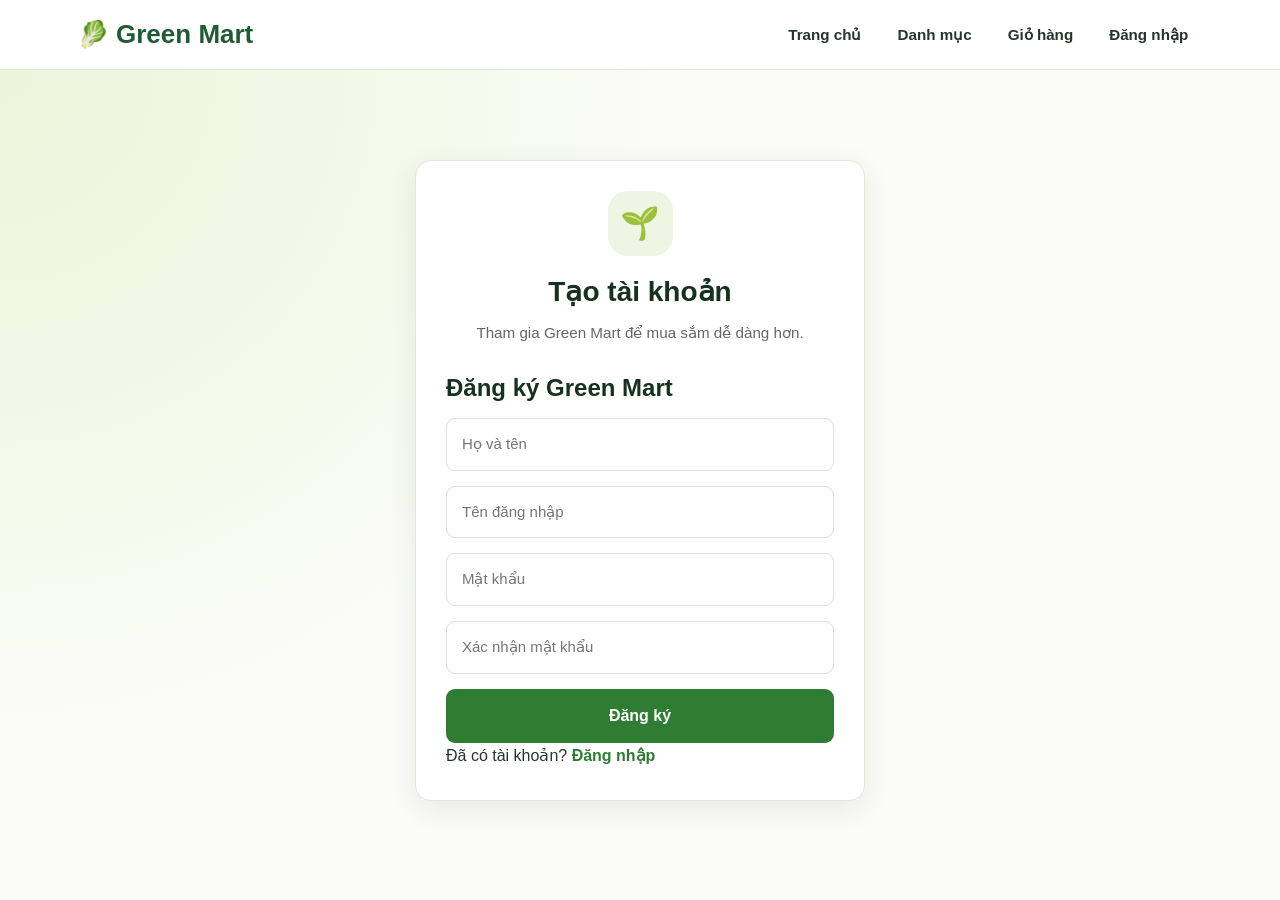
==== dangki.html @ 49fa6f5d "Initial commit" ====
<!DOCTYPE html>
<html lang="vi">
<head>
    <meta charset="UTF-8">
    <meta name="viewport" content="width=device-width, initial-scale=1.0">
    <title>Đăng ký - Green Mart</title>
    <link rel="stylesheet" href="style.css">
    <link rel="stylesheet" href="auth.css">
</head>
<body>

<header>
    <a class="logo" href="index.html">🥬 Green Mart</a>
    <nav>
        <a href="index.html">Trang chủ</a>
        <a href="danhmuc.html">Danh mục</a>
        <a href="giohang.html">Giỏ hàng</a>
        <a href="dangnhap.html">Đăng nhập</a>
    </nav>
</header>

<main class="auth-container">
    <div class="auth-card">
        <div class="auth-icon">🌱</div>

        <h1>Tạo tài khoản</h1>
        <p class="auth-subtitle">Tham gia Green Mart để mua sắm dễ dàng hơn.</p>

        <form id="formDangKy">
    <h2>Đăng ký Green Mart</h2>

    <input
        type="text"
        id="hoTen"
        placeholder="Họ và tên"
        required
    >

    <input
        type="text"
        id="tenDangNhap"
        placeholder="Tên đăng nhập"
        minlength="4"
        required
    >

    <input
        type="password"
        id="matKhau"
        placeholder="Mật khẩu"
        minlength="6"
        required
    >

    <input
        type="password"
        id="xacNhan"
        placeholder="Xác nhận mật khẩu"
        required
    >

    <p id="thongBao"></p>

    <button type="submit">Đăng ký</button>

    <p>Đã có tài khoản?
        <a href="dangnhap.html">Đăng nhập</a>
    </p>
</form>

<script type="module" src="js/auth.js"></script>
</body>
</html>
---- style.css ----
:root {
    --ink: #16311f;
    --leaf: #2f7d4a;
    --leaf-dark: #1f5c36;
    --lime: #c6e36a;
    --tomato: #e4572e;
    --mango: #f4b63f;
    --bg: #fbfcf7;
    --line: #e2e8d6;
    --muted: #5d6b5f;
    --radius: 16px;
}

* {
    margin: 0;
    padding: 0;
    box-sizing: border-box;
}

html {
    scroll-behavior: smooth;
}

body {
    font-family: "Be Vietnam Pro", Arial, sans-serif;
    background: var(--bg);
    color: #26352b;
    line-height: 1.65;
}

h1, h2, h3, .logo {
    font-family: "Bricolage Grotesque", "Be Vietnam Pro", Arial, sans-serif;
    color: var(--ink);
    line-height: 1.25;
}

a {
    color: inherit;
    text-decoration: none;
}

img {
    display: block;
    max-width: 100%;
}

button, input, select, textarea {
    font: inherit;
}

button {
    cursor: pointer;
}

:focus-visible {
    outline: 3px solid var(--mango);
    outline-offset: 3px;
}

[id] {
    scroll-margin-top: 100px;
}

/* ===== HEADER ===== */

header {
    position: sticky;
    top: 0;
    z-index: 100;
    display: flex;
    justify-content: space-between;
    align-items: center;
    flex-wrap: wrap;
    gap: 12px;
    padding: 14px 6%;
    background: rgba(255, 255, 255, 0.97);
    border-bottom: 1px solid var(--line);
    backdrop-filter: blur(8px);
}

.logo {
    font-size: 26px;
    font-weight: 800;
    color: var(--leaf-dark);
}

nav {
    display: flex;
    align-items: center;
    flex-wrap: wrap;
    gap: 6px;
}

nav a {
    display: inline-block;
    padding: 8px 15px;
    border-radius: 999px;
    font-size: 0.95rem;
    font-weight: 600;
    transition: 0.2s;
}

nav a:hover {
    background: #eef5e2;
}

nav a[aria-current] {
    background: var(--leaf);
    color: white;
}

/* ===== BUTTONS ===== */

.btn {
    display: inline-block;
    padding: 12px 25px;
    border: 2px solid transparent;
    border-radius: 999px;
    background: var(--lime);
    color: var(--ink);
    font-weight: 700;
    transition: 0.2s;
}

.btn:hover {
    transform: translateY(-2px);
}

.btn-ghost {
    background: transparent;
    color: white;
    border-color: rgba(255, 255, 255, 0.8);
}

.btn-dark {
    background: var(--leaf-dark);
    color: white;
}

/* ===== BANNER / SLIDER ===== */

.banner {
    position: relative;
    overflow: hidden;
    padding: 55px 6% 85px;
    color: white;
    background-color: var(--leaf-dark);
    background-image:
        linear-gradient(
            100deg,
            rgba(14, 48, 27, 0.94),
            rgba(14, 48, 27, 0.72) 55%,
            rgba(14, 48, 27, 0.35)
        ),
        var(--bg-img, linear-gradient(135deg, #1f5c36, #2f7d4a));
    background-position: center;
    background-size: cover;
    background-repeat: no-repeat;
}

.banner-inner {
    position: relative;
    z-index: 1;
    display: flex;
    flex-direction: column;
    align-items: stretch;
    gap: 28px;
    width: 100%;
    max-width: 1200px;
    margin: 0 auto;
}

.banner h1 {
    margin-bottom: 18px;
    color: white;
    font-size: clamp(2.2rem, 5vw, 3.7rem);
    font-weight: 800;
    letter-spacing: -1px;
}

.banner p {
    max-width: 540px;
    margin-bottom: 25px;
    color: #e7f2dc;
    font-size: 1.1rem;
}

.banner .actions {
    display: flex;
    flex-wrap: wrap;
    gap: 12px;
}

.hero-stats {
    display: flex;
    flex-wrap: wrap;
    gap: 28px;
    margin-top: 28px;
    color: #e7f2dc;
    font-size: 0.9rem;
}

.hero-stats b {
    display: block;
    color: var(--lime);
    font-size: 1.6rem;
}

/* Hình ảnh banner nằm bên dưới phần nội dung */
.collage {
    display: grid;
    grid-template-columns: repeat(3, minmax(0, 1fr));
    grid-template-rows: 240px;
    gap: 16px;
    width: 100%;
}

.collage img {
    display: block;
    width: 100%;
    height: 100%;
    min-height: 0;
    object-fit: cover;
    border: 3px solid rgba(255, 255, 255, 0.8);
    border-radius: 18px;
    transition: transform 0.3s ease;
}

.collage img:hover {
    transform: translateY(-4px);
}

/* Ảnh đầu tiên không còn chiếm hai hàng */
.collage img:first-child {
    grid-row: auto;
    border-radius: 18px;
}

/* Nút chuyển slide */
.slide-controls {
    position: absolute;
    right: 6%;
    bottom: 20px;
    z-index: 2;
    display: flex;
    align-items: center;
    gap: 12px;
    color: white;
}

.slide-arrow {
    display: grid;
    place-items: center;
    width: 38px;
    height: 38px;
    border: 1px solid rgba(255, 255, 255, 0.6);
    border-radius: 50%;
    background: rgba(255, 255, 255, 0.12);
    color: white;
    font-size: 1.2rem;
    transition: 0.2s;
    cursor: pointer;
}

.slide-arrow:hover {
    background: white;
    color: var(--leaf-dark);
}

.slide-dots {
    display: flex;
    align-items: center;
    gap: 7px;
}

.slide-dot {
    width: 9px;
    height: 9px;
    padding: 0;
    border: none;
    border-radius: 50%;
    background: rgba(255, 255, 255, 0.55);
    transition: 0.2s;
    cursor: pointer;
}

.slide-dot.active {
    width: 24px;
    border-radius: 999px;
    background: var(--lime);
}

.slide-number {
    font-size: 0.85rem;
    white-space: nowrap;
}

/* Banner của các trang con */

.page-banner {
    padding: 55px 6%;
    color: white;
    background-color: var(--leaf-dark);
    background-image:
        linear-gradient(95deg, rgba(14, 48, 27, 0.92), rgba(14, 48, 27, 0.55)),
        var(--bg-img, linear-gradient(135deg, #1f5c36, #2f7d4a));
    background-position: center;
    background-size: cover;
}

.page-banner > div {
    max-width: 1200px;
    margin: auto;
}

.page-banner h1 {
    margin-bottom: 8px;
    color: white;
    font-size: clamp(1.9rem, 4vw, 2.9rem);
}

.page-banner p {
    max-width: 560px;
    color: #e7f2dc;
}

/* ===== LAYOUT ===== */

.container {
    max-width: 1200px;
    margin: auto;
    padding: 50px 6%;
}

.band {
    background: white;
    border-top: 1px solid var(--line);
    border-bottom: 1px solid var(--line);
}

.band-green {
    background: var(--leaf-dark);
    color: #e7f2dc;
}

.band-green h2,
.band-green h3 {
    color: white;
}

.container h2,
.product-section h2 {
    margin-bottom: 8px;
    font-size: clamp(1.5rem, 3vw, 2.1rem);
    font-weight: 800;
}

.sub {
    max-width: 620px;
    margin-bottom: 28px;
    color: var(--muted);
}

.band-green .sub {
    color: #cfe3c0;
}

.product-section {
    margin-top: 45px;
}

.grid {
    display: grid;
    gap: 22px;
}

.g2 {
    grid-template-columns: repeat(2, minmax(0, 1fr));
}

.g3 {
    grid-template-columns: repeat(3, minmax(0, 1fr));
}

.g4 {
    grid-template-columns: repeat(4, minmax(0, 1fr));
}

/* ===== PERKS ===== */

.perks {
    display: grid;
    grid-template-columns: repeat(4, minmax(0, 1fr));
    gap: 22px;
    max-width: 1200px;
    margin: auto;
    padding: 26px 6%;
}

.perk {
    display: flex;
    align-items: flex-start;
    gap: 12px;
}

.perk span {
    font-size: 1.8rem;
    line-height: 1.2;
}

.perk b {
    display: block;
    color: var(--ink);
}

.perk small {
    display: block;
    color: var(--muted);
    font-size: 0.85rem;
}

/* ===== PHOTO CARDS ===== */

.pcard {
    position: relative;
    display: flex;
    align-items: flex-end;
    min-height: 260px;
    overflow: hidden;
    border-radius: var(--radius);
    color: white;
}

.pcard img {
    position: absolute;
    inset: 0;
    width: 100%;
    height: 100%;
    object-fit: cover;
    transition: transform 0.4s;
}

.pcard:hover img {
    transform: scale(1.05);
}

.pcard div {
    position: relative;
    width: 100%;
    padding: 55px 20px 20px;
    background: linear-gradient(transparent, rgba(10, 36, 20, 0.9));
}

.pcard h3 {
    color: white;
    font-size: 1.3rem;
}

.pcard p {
    color: #d9ead0;
    font-size: 0.88rem;
}

/* ===== INFORMATION CARDS ===== */

.info {
    overflow: hidden;
    border: 1px solid var(--line);
    border-radius: var(--radius);
    background: white;
}

.info img {
    width: 100%;
    height: 190px;
    object-fit: cover;
}

.info div {
    padding: 18px 20px 22px;
}

.info h3 {
    margin-bottom: 6px;
    font-size: 1.15rem;
}

.info p,
.info li {
    color: var(--muted);
    font-size: 0.92rem;
}

.info ul {
    margin: 8px 0 0 18px;
}

.info .tag {
    display: inline-block;
    margin-bottom: 8px;
    padding: 3px 12px;
    border-radius: 999px;
    background: #eef5e2;
    color: var(--leaf-dark);
    font-size: 0.8rem;
    font-weight: 600;
}

/* ===== PROMO ===== */

.promo {
    position: relative;
    padding: 70px 6%;
    color: white;
    background-color: var(--leaf-dark);
    background-image:
        linear-gradient(90deg, rgba(14, 48, 27, 0.92), rgba(14, 48, 27, 0.4)),
        var(--bg-img, linear-gradient(135deg, #1f5c36, #2f7d4a));
    background-position: center;
    background-size: cover;
}

.promo > div {
    max-width: 1200px;
    margin: auto;
}

.promo h2 {
    max-width: 560px;
    margin-bottom: 12px;
    color: white;
    font-size: clamp(1.7rem, 3.5vw, 2.6rem);
}

.promo p {
    max-width: 480px;
    margin-bottom: 24px;
    color: #e7f2dc;
}

/* ===== STEPS ===== */

.split {
    display: grid;
    grid-template-columns: 0.9fr 1.1fr;
    align-items: center;
    gap: 40px;
}

.split > img {
    width: 100%;
    min-height: 320px;
    max-height: 520px;
    object-fit: cover;
    border-radius: var(--radius);
}

.steps {
    display: grid;
    gap: 14px;
    list-style: none;
    counter-reset: step;
}

.steps li {
    position: relative;
    padding: 4px 0 4px 55px;
    counter-increment: step;
}

.steps li::before {
    position: absolute;
    top: 2px;
    left: 0;
    display: grid;
    place-items: center;
    width: 40px;
    height: 40px;
    border-radius: 50%;
    background: var(--lime);
    color: var(--ink);
    font-weight: 800;
    content: counter(step);
}

.steps b {
    display: block;
    color: var(--ink);
}

.steps span {
    color: var(--muted);
    font-size: 0.94rem;
}

/* ===== STATISTICS ===== */

.stat-flow {
    display: grid;
    grid-template-columns: repeat(4, minmax(0, 1fr));
    gap: 16px;
}

.stat-flow div {
    padding: 18px;
    border: 1px solid var(--line);
    border-top: 4px solid var(--leaf);
    border-radius: 12px;
    background: white;
}

.stat-flow div:nth-child(2) {
    border-top-color: var(--mango);
}

.stat-flow div:nth-child(3) {
    border-top-color: var(--tomato);
}

.stat-flow div:nth-child(4) {
    border-top-color: var(--ink);
}

.stat-flow b {
    display: block;
    color: var(--ink);
}

.stat-flow span {
    color: var(--muted);
    font-size: 0.88rem;
}

/* ===== QUOTES ===== */

.quote {
    padding: 24px;
    border: 1px solid var(--line);
    border-radius: var(--radius);
    background: white;
}

.quote p {
    margin-bottom: 14px;
}

.quote b {
    color: var(--ink);
}

.quote small {
    display: block;
    color: var(--muted);
}

/* ===== CATEGORY AND SORT ===== */

.category-list {
    display: flex;
    flex-wrap: wrap;
    gap: 10px;
    margin-bottom: 18px;
}

.category-list a {
    padding: 9px 18px;
    border: 1.5px solid var(--leaf);
    border-radius: 999px;
    color: var(--leaf-dark);
    font-weight: 600;
    transition: 0.2s;
}

.category-list a:hover {
    background: var(--leaf);
    color: white;
}

.sort-box {
    display: flex;
    align-items: center;
    flex-wrap: wrap;
    gap: 12px;
    margin-bottom: 25px;
}

.sort-box select {
    padding: 9px 14px;
    border: 1.5px solid var(--line);
    border-radius: 10px;
    background: white;
    font-size: 0.95rem;
}

/* ===== PRODUCT LIST ===== */

.product-list {
    display: grid;
    grid-template-columns: repeat(auto-fill, minmax(220px, 1fr));
    gap: 22px;
}

.product {
    display: flex;
    flex-direction: column;
    overflow: hidden;
    padding-bottom: 18px;
    border: 1px solid var(--line);
    border-radius: var(--radius);
    background: white;
    transition: box-shadow 0.25s, transform 0.25s;
}

.product:hover {
    transform: translateY(-4px);
    box-shadow: 0 12px 28px rgba(22, 49, 31, 0.12);
}

.product img {
    width: 100%;
    height: 190px;
    object-fit: cover;
}

.product h3 {
    margin: 14px 16px 2px;
    font-size: 1.08rem;
}

.product p {
    margin: 0 16px;
    color: var(--muted);
    font-size: 0.86rem;
}

.price {
    margin-top: 5px !important;
    color: var(--tomato) !important;
    font-size: 1.25rem !important;
    font-weight: 800;
}

.product button {
    margin: 8px 16px 0;
    padding: 10px;
    border: 1.5px solid var(--line);
    border-radius: 10px;
    background: white;
    color: var(--leaf-dark);
    font-size: 0.92rem;
    font-weight: 600;
    transition: 0.2s;
}

.product button:first-of-type {
    margin-top: 14px;
    border-color: var(--leaf);
    background: var(--leaf);
    color: white;
}

.product button:first-of-type:hover {
    background: var(--leaf-dark);
}

.product button:last-of-type:hover {
    border-color: var(--leaf);
}

/* ===== PRODUCT DETAIL ===== */

.chi-tiet {
    display: grid;
    grid-template-columns: repeat(2, minmax(0, 1fr));
    gap: 35px;
    padding: 28px;
    border: 1px solid var(--line);
    border-radius: 20px;
    background: white;
}

.chi-tiet > img {
    width: 100%;
    min-height: 320px;
    max-height: 460px;
    object-fit: cover;
    border-radius: 14px;
}

.thong-tin h2 {
    margin-bottom: 10px;
    font-size: 2rem;
}

.thong-tin p {
    margin-bottom: 6px;
    color: var(--muted);
}

.thong-tin .price {
    margin: 12px 0 !important;
    font-size: 2rem !important;
}

.thong-tin button {
    margin: 16px 10px 0 0;
    padding: 12px 22px;
    border: 2px solid var(--leaf);
    border-radius: 999px;
    background: var(--leaf);
    color: white;
    font-weight: 700;
}

.thong-tin button + button {
    background: white;
    color: var(--leaf-dark);
}

/* ===== CART ===== */

.cart-layout {
    display: grid;
    grid-template-columns: minmax(0, 1fr) 340px;
    align-items: start;
    gap: 28px;
}

.cart-box {
    display: grid;
    gap: 14px;
}

.cart-box:empty::before {
    display: block;
    padding: 35px 20px;
    border: 2px dashed var(--line);
    border-radius: var(--radius);
    background: white;
    color: var(--muted);
    text-align: center;
    content: "Giỏ hàng đang trống. Hãy chọn vài món tươi ngon từ trang Danh mục.";
}

.cart-box .product {
    display: grid;
    grid-template-columns: 110px minmax(0, 1fr);
    column-gap: 18px;
    padding: 16px;
}

.cart-box .product:hover {
    transform: none;
}

.cart-box .product img {
    grid-row: 1 / span 7;
    width: 110px;
    height: 110px;
    border-radius: 12px;
}

.cart-box .product > *:not(img) {
    grid-column: 2;
    margin-right: 0;
    margin-left: 0;
}

.cart-box .product h3 {
    margin-top: 0;
}

.cart-box .product p button {
    display: inline-grid;
    place-items: center;
    width: 30px;
    height: 30px;
    margin: 0 6px;
    padding: 0;
    border: 1px solid var(--line);
    border-radius: 50%;
    background: var(--bg);
    color: var(--ink);
}

.cart-box .product > button {
    justify-self: start;
    margin-top: 4px;
    padding: 6px 0;
    border: none;
    background: none;
    color: var(--tomato);
    text-decoration: underline;
}

.summary {
    position: sticky;
    top: 100px;
    padding: 24px;
    border: 1px solid var(--line);
    border-radius: var(--radius);
    background: white;
}

.summary h3 {
    margin-bottom: 12px;
}

.summary p {
    display: flex;
    justify-content: space-between;
    align-items: baseline;
    gap: 12px;
    padding: 12px 0;
    border-top: 1px solid var(--line);
    font-weight: 600;
}

#tongtien {
    color: var(--tomato);
    font-size: 1.5rem;
    font-weight: 800;
}

.tieptuc {
    width: 100%;
    margin: 8px 0 14px;
    padding: 14px;
    border: none;
    border-radius: 999px;
    background: var(--tomato);
    color: white;
    font-size: 1rem;
    font-weight: 700;
}

.tieptuc:hover {
    background: #c9441f;
}

.summary ul {
    display: grid;
    gap: 6px;
    list-style: none;
    color: var(--muted);
    font-size: 0.88rem;
}

/* ===== ORDER HISTORY ===== */

.don-hang-rieng {
    margin-bottom: 18px;
    padding: 22px;
    border: 1px solid var(--line);
    border-left: 6px solid var(--leaf);
    border-radius: var(--radius);
    background: white;
}

.don-hang-rieng h3 {
    margin-bottom: 8px;
}

.don-hang-rieng p {
    color: var(--muted);
    font-size: 0.94rem;
}

.tong-tien {
    margin: 12px 0;
    color: var(--tomato) !important;
}

.nut-xem-chi-tiet {
    padding: 9px 18px;
    border: 1.5px solid var(--leaf);
    border-radius: 999px;
    background: white;
    color: var(--leaf-dark);
    font-weight: 600;
}

.chi-tiet-san-pham {
    display: grid;
    gap: 10px;
    margin-top: 14px;
}

.san-pham-dat {
    padding: 12px 16px;
    border-radius: 10px;
    background: var(--bg);
}

.san-pham-dat p {
    font-size: 0.9rem;
}

#lichSuDonHang > p {
    padding: 35px 20px;
    border: 2px dashed var(--line);
    border-radius: var(--radius);
    background: white;
    color: var(--muted);
    text-align: center;
}

/* ===== FAQ ===== */

details {
    margin-bottom: 10px;
    padding: 16px 20px;
    border: 1px solid var(--line);
    border-radius: 12px;
    background: white;
}

summary {
    color: var(--ink);
    font-weight: 600;
    cursor: pointer;
}

details p {
    margin-top: 10px;
    color: var(--muted);
    font-size: 0.95rem;
}

/* ===== CONTACT ===== */

.contact {
    padding: 28px;
    border-radius: var(--radius);
    background: var(--leaf-dark);
    color: #e7f2dc;
}

.contact h3 {
    margin-bottom: 8px;
    color: white;
}

.contact b {
    display: block;
    margin: 8px 0;
    color: var(--lime);
    font-size: 1.5rem;
}

/* ===== FOOTER ===== */

footer {
    margin-top: 40px;
    background: var(--ink);
    color: #b9ccb9;
}

.foot {
    display: grid;
    grid-template-columns: 1.5fr 1fr 1fr 1.2fr;
    gap: 30px;
    max-width: 1200px;
    margin: auto;
    padding: 50px 6% 30px;
}

footer h3 {
    margin-bottom: 12px;
    color: white;
    font-size: 1.2rem;
}

footer p,
footer a {
    display: block;
    margin-bottom: 7px;
    font-size: 0.92rem;
}

footer a:hover {
    color: var(--lime);
}

.copy {
    padding: 18px;
    border-top: 1px solid rgba(255, 255, 255, 0.12);
    text-align: center;
    font-size: 0.85rem;
}

/* ===== RESPONSIVE TABLET ===== */

@media (max-width: 900px) {
    .split,
    .chi-tiet,
    .cart-layout {
        grid-template-columns: 1fr;
    }

    .banner-inner {
        gap: 24px;
    }

    .collage {
        grid-template-rows: 200px;
        gap: 12px;
    }

    .g3,
    .g4,
    .perks,
    .stat-flow {
        grid-template-columns: repeat(2, minmax(0, 1fr));
    }

    .foot {
        grid-template-columns: repeat(2, minmax(0, 1fr));
    }

    .summary {
        position: static;
    }
}

/* ===== RESPONSIVE MOBILE ===== */

@media (max-width: 560px) {
    header {
        padding: 12px 5%;
    }

    .logo {
        font-size: 22px;
    }

    nav {
        gap: 3px;
    }

    nav a {
        padding: 7px 9px;
        font-size: 0.85rem;
    }

    .banner {
        padding: 50px 6% 85px;
    }

    .banner-inner {
        gap: 22px;
    }

    .collage {
        grid-template-columns: 1fr;
        grid-template-rows: repeat(3, 190px);
        gap: 12px;
    }

    .banner h1 {
        font-size: 2.15rem;
    }

    .banner p {
        font-size: 1rem;
    }

    .hero-stats {
        gap: 18px;
    }

    .slide-controls {
        right: 6%;
        bottom: 18px;
        gap: 8px;
    }

    .slide-arrow {
        width: 34px;
        height: 34px;
    }

    .container {
        padding: 38px 5%;
    }

    .g2,
    .g3,
    .g4,
    .perks,
    .stat-flow,
    .foot {
        grid-template-columns: 1fr;
    }

    .product-list {
        grid-template-columns: repeat(2, minmax(0, 1fr));
        gap: 12px;
    }

    .product img {
        height: 130px;
    }

    .product h3 {
        margin: 12px 10px 3px;
        font-size: 0.95rem;
    }

    .product p {
        margin: 0 10px;
        font-size: 0.8rem;
    }

    .product button {
        margin-right: 10px;
        margin-left: 10px;
        padding: 9px 5px;
        font-size: 0.8rem;
    }

    .chi-tiet {
        gap: 20px;
        padding: 16px;
    }

    .chi-tiet > img {
        min-height: 230px;
    }

    .thong-tin h2 {
        font-size: 1.7rem;
    }

    .cart-box .product {
        grid-template-columns: 80px minmax(0, 1fr);
        column-gap: 12px;
    }

    .cart-box .product img {
        width: 80px;
        height: 80px;
    }

    .summary {
        padding: 18px;
    }

    .slide-number {
        font-size: 0.75rem;
    }
}

/* ===== REDUCE ANIMATION ===== */

@media (prefers-reduced-motion: reduce) {
    *,
    *::before,
    *::after {
        scroll-behavior: auto !important;
        animation-duration: 0.01ms !important;
        transition-duration: 0.01ms !important;
    }
}
/* ===== FORM ĐĂNG NHẬP / ĐĂNG KÝ ===== */

.auth-container {
    min-height: calc(100vh - 80px);
    display: flex;
    align-items: center;
    justify-content: center;
    padding: 45px 20px;
    background:
        radial-gradient(circle at top left, #eaf5d9, transparent 45%),
        var(--bg);
}

.auth-card {
    width: 100%;
    max-width: 460px;
    padding: 35px;
    border: 1px solid var(--line);
    border-radius: 24px;
    background: #fff;
    box-shadow: 0 15px 45px rgba(22, 49, 31, 0.09);
}

.auth-icon {
    display: grid;
    place-items: center;
    width: 65px;
    height: 65px;
    margin: 0 auto 18px;
    border-radius: 20px;
    background: #eef5e2;
    font-size: 2rem;
}

.auth-card h1 {
    margin-bottom: 10px;
    text-align: center;
    font-size: 1.9rem;
}

.auth-subtitle {
    margin-bottom: 28px;
    color: var(--muted);
    text-align: center;
    font-size: 0.95rem;
}

.form-group {
    display: flex;
    flex-direction: column;
    gap: 7px;
    margin-bottom: 18px;
}

.form-group label {
    color: var(--ink);
    font-size: 0.92rem;
    font-weight: 700;
}

.form-group input {
    width: 100%;
    padding: 13px 15px;
    border: 1.5px solid var(--line);
    border-radius: 12px;
    outline: none;
    background: #fbfcf7;
    color: var(--ink);
    font-size: 0.95rem;
    transition: 0.2s;
}

.form-group input:focus {
    border-color: var(--leaf);
    background: #fff;
    box-shadow: 0 0 0 3px rgba(47, 125, 74, 0.1);
}

.auth-button {
    width: 100%;
    margin-top: 8px;
    padding: 14px;
    border: none;
    border-radius: 12px;
    background: var(--leaf);
    color: white;
    font-size: 1rem;
    font-weight: 700;
    transition: 0.2s;
}

.auth-button:hover {
    background: var(--leaf-dark);
    transform: translateY(-1px);
}

.auth-message {
    min-height: 22px;
    margin-top: 12px;
    text-align: center;
    font-size: 0.9rem;
}

.auth-switch {
    margin-top: 18px;
    text-align: center;
    font-size: 0.92rem;
}

.auth-switch a {
    color: var(--leaf);
    font-weight: 700;
}

.auth-switch a:hover {
    text-decoration: underline;
}

.back-home {
    display: block;
    margin-top: 20px;
    color: var(--muted);
    text-align: center;
    font-size: 0.9rem;
}

.back-home:hover {
    color: var(--leaf);
}

@media (max-width: 560px) {
    .auth-card {
        padding: 25px 20px;
    }

    .auth-card h1 {
        font-size: 1.6rem;
    }
}

/* ===== GREEN MART HERO SLIDER - thiết kế mới khớp với index.html ===== */
.banner#bannerSlide {
    isolation: isolate;
    position: relative;
    display: grid;
    grid-template-columns: minmax(0, 0.92fr) minmax(0, 1.08fr);
    align-items: center;
    gap: clamp(24px, 4vw, 58px);
    width: min(1440px, calc(100% - 48px));
    min-height: 500px;
    margin: 30px auto 22px;
    padding: clamp(28px, 5vw, 64px);
    overflow: hidden;
    border: 1px solid #dcebd5;
    border-radius: 32px;
    color: #193c27;
    background: radial-gradient(circle at 80% 12%, #fff8dc 0, transparent 28%), linear-gradient(125deg, #f4fae9 0%, #e4f4d8 52%, #d4edc8 100%);
    box-shadow: 0 24px 60px rgba(34, 83, 43, .12);
}
.banner#bannerSlide .banner-noi-dung { position: relative; z-index: 2; min-width: 0; }
.banner#bannerSlide .banner-nhan { display: inline-flex; align-items: center; gap: 9px; margin: 0 0 18px; padding: 9px 15px; border: 1px solid #d2e8c5; border-radius: 999px; background: rgba(255,255,255,.8); color: #2d773b; font-size: .9rem; font-weight: 800; }
.banner#bannerSlide h1 { max-width: 620px; margin: 0 0 18px; color: #174b2c; font-size: clamp(2.35rem, 4.4vw, 4.2rem); line-height: 1.08; letter-spacing: -1.7px; }
.banner#bannerSlide #slideDescription { max-width: 560px; margin: 0 0 26px; color: #526c56; font-size: clamp(1rem, 1.3vw, 1.12rem); line-height: 1.85; }
.banner#bannerSlide .banner-nut { display: flex; flex-wrap: wrap; gap: 12px; margin-bottom: 27px; }
.banner#bannerSlide .banner-nut a { display: inline-flex; justify-content: center; align-items: center; gap: 8px; min-height: 48px; padding: 12px 19px; border-radius: 14px; text-decoration: none; font-weight: 800; transition: transform .2s ease, box-shadow .2s ease; }
.banner#bannerSlide .banner-nut a:hover { transform: translateY(-3px); }
.banner#bannerSlide .nut-chinh { background: #26763d; color: white; box-shadow: 0 9px 20px rgba(38,118,61,.22); }
.banner#bannerSlide .nut-phu { border: 1px solid #c6dfbb; background: rgba(255,255,255,.75); color: #28653a; }
.banner#bannerSlide .banner-uu-diem { display: flex; flex-wrap: wrap; gap: 10px; }
.banner#bannerSlide .banner-tinh-nang { display: inline-flex; align-items: center; gap: 7px; padding: 9px 11px; border-radius: 12px; background: rgba(255,255,255,.72); color: #426348; font-size: .82rem; font-weight: 700; }
.banner#bannerSlide .banner-anh { position: relative; z-index: 1; min-width: 0; }
.banner#bannerSlide .banner-anh-chinh { position: relative; height: clamp(270px, 32vw, 405px); padding: 10px; border: 1px solid rgba(255,255,255,.9); border-radius: 28px; background: rgba(255,255,255,.55); box-shadow: 0 22px 50px rgba(41,88,43,.16); transform: rotate(1.2deg); }
.banner#bannerSlide .banner-anh-chinh > img { display: block; width: 100%; height: 100%; border-radius: 21px; object-fit: cover; }
.banner#bannerSlide .banner-sticker { position: absolute; right: -14px; top: 24px; padding: 12px 16px; border: 3px solid #fff; border-radius: 14px; background: #fff0c5; color: #74551a; font-size: .88rem; font-weight: 900; box-shadow: 0 8px 22px rgba(57,71,28,.14); transform: rotate(5deg); }
.banner#bannerSlide .banner-anh-phu { display: grid; grid-template-columns: repeat(3, minmax(0,1fr)); gap: 12px; margin-top: 18px; }
.banner#bannerSlide .banner-anh-phu img { width: 100%; height: 88px; border: 4px solid rgba(255,255,255,.9); border-radius: 16px; object-fit: cover; box-shadow: 0 8px 18px rgba(41,88,43,.1); }
.banner#bannerSlide .slide-dieu-khien { position: absolute; z-index: 3; right: 32px; bottom: 22px; display: flex; align-items: center; gap: 12px; color: #416447; }
.banner#bannerSlide .slide-arrow { display: grid; place-items: center; width: 38px; height: 38px; padding: 0; border: 1px solid #c9dfc0; border-radius: 50%; background: rgba(255,255,255,.86); color: #28653a; cursor: pointer; transition: .2s; }
.banner#bannerSlide .slide-arrow:hover { background: #26763d; color: #fff; }
.banner#bannerSlide .slide-dots { display: flex; align-items: center; gap: 6px; }
.banner#bannerSlide .slide-dot { width: 8px; height: 8px; padding: 0; border: 0; border-radius: 99px; background: #abc9a0; cursor: pointer; transition: .2s; }
.banner#bannerSlide .slide-dot.active { width: 23px; background: #26763d; }
.banner#bannerSlide .slide-number { color: #416447; font-size: .82rem; font-weight: 800; white-space: nowrap; }
.slider-icon-bay { position: absolute; z-index: 0; inset: 0; overflow: hidden; pointer-events: none; }
.slider-icon-bay-item { position: absolute; opacity: .55; animation: greenMartFloat 5s ease-in-out infinite alternate; filter: drop-shadow(0 4px 4px rgba(55,90,35,.08)); }
@keyframes greenMartFloat { from { transform: translateY(-8px) rotate(-8deg); } to { transform: translateY(12px) rotate(9deg); } }
.slider-category { display: grid; grid-template-columns: repeat(6, minmax(0,1fr)); gap: 14px; width: min(1360px, calc(100% - 48px)); margin: 0 auto 42px; }
.slider-category-item { display: flex; align-items: center; gap: 12px; min-width: 0; padding: 16px 13px; border: 1px solid #edf0e8; border-radius: 18px; background: #fff; color: #23472c; text-decoration: none; box-shadow: 0 8px 24px rgba(30,60,25,.045); transition: transform .2s ease, box-shadow .2s ease; }
.slider-category-item:hover { transform: translateY(-4px); box-shadow: 0 13px 28px rgba(30,60,25,.1); }
.slider-category-icon { display: grid; place-items: center; flex: 0 0 46px; width: 46px; height: 46px; border-radius: 14px; background: var(--category-color, #e3f4d0); font-size: 1.55rem; }
.slider-category-text { display: flex; flex-direction: column; gap: 4px; min-width: 0; }
.slider-category-text b { font-size: .91rem; }
.slider-category-text small { color: #7a8879; font-size: .73rem; line-height: 1.35; }
@media (max-width: 1000px) {
    .banner#bannerSlide { grid-template-columns: 1fr; gap: 30px; padding-bottom: 82px; }
    .banner#bannerSlide .banner-noi-dung { max-width: 760px; }
    .banner#bannerSlide .banner-anh { width: 100%; max-width: 760px; }
    .banner#bannerSlide .banner-anh-chinh { height: clamp(250px, 48vw, 390px); }
    .slider-category { grid-template-columns: repeat(3, minmax(0,1fr)); }
}
@media (max-width: 600px) {
    .banner#bannerSlide { width: calc(100% - 24px); min-height: 0; margin-top: 16px; padding: 25px 18px 78px; border-radius: 23px; gap: 24px; }
    .banner#bannerSlide h1 { font-size: clamp(2rem, 9vw, 2.8rem); letter-spacing: -1px; }
    .banner#bannerSlide #slideDescription { font-size: .96rem; line-height: 1.7; }
    .banner#bannerSlide .banner-nut { flex-direction: column; align-items: stretch; }
    .banner#bannerSlide .banner-nut a { width: 100%; }
    .banner#bannerSlide .banner-uu-diem { gap: 7px; }
    .banner#bannerSlide .banner-tinh-nang { font-size: .76rem; }
    .banner#bannerSlide .banner-anh-chinh { height: 245px; padding: 7px; border-radius: 20px; }
    .banner#bannerSlide .banner-anh-chinh > img { border-radius: 15px; }
    .banner#bannerSlide .banner-anh-phu { gap: 7px; margin-top: 12px; }
    .banner#bannerSlide .banner-anh-phu img { height: 65px; border-width: 3px; border-radius: 11px; }
    .banner#bannerSlide .banner-sticker { right: -5px; top: 14px; padding: 9px 11px; font-size: .75rem; }
    .banner#bannerSlide .slide-dieu-khien { right: 16px; bottom: 18px; gap: 8px; }
    .banner#bannerSlide .slide-arrow { width: 34px; height: 34px; }
    .slider-category { width: calc(100% - 24px); grid-template-columns: repeat(2, minmax(0,1fr)); gap: 9px; margin-bottom: 28px; }
    .slider-category-item { gap: 9px; padding: 11px 9px; border-radius: 14px; }
    .slider-category-icon { flex-basis: 38px; width: 38px; height: 38px; border-radius: 11px; font-size: 1.3rem; }
    .slider-category-text b { font-size: .82rem; }
    .slider-category-text small { font-size: .68rem; }
    .slider-icon-bay-item { opacity: .3; }
}
---- auth.css ----
.auth-container,
.auth-container input,
.auth-container button,
.auth-container h1,
.auth-container h2,
.auth-container p,
.auth-container a {
    font-family: "Plus Jakarta Sans", Arial, sans-serif;
    box-sizing: border-box;
}

/* Khung form */
.auth-card {
    width: 100%;
    max-width: 450px;
    margin: 30px auto;
    padding: 30px;
    background: #ffffff;
    border-radius: 16px;
    box-shadow: 0 8px 30px rgba(0, 0, 0, 0.08);
}

/* Tiêu đề */
.auth-card h1 {
    font-size: 28px;
    font-weight: 700;
    text-align: center;
    margin-bottom: 12px;
}

/* Mô tả */
.auth-subtitle {
    text-align: center;
    color: #666666;
    line-height: 1.6;
}

/* Ô nhập liệu */
.auth-card input {
    display: block;
    width: 100%;
    padding: 13px 15px;
    margin: 15px 0;
    border: 1px solid #dddddd;
    border-radius: 9px;
    font-size: 15px;
    outline: none;
}

.auth-card input:focus {
    border-color: #2e7d32;
    box-shadow: 0 0 0 3px rgba(46, 125, 50, 0.12);
}

/* Nút */
.auth-card button {
    width: 100%;
    padding: 14px;
    border: none;
    border-radius: 9px;
    background: #2e7d32;
    color: white;
    font-size: 16px;
    font-weight: 700;
    cursor: pointer;
}

.auth-card button:hover {
    background: #256628;
}


#thongBao {
    font-size: 14px;
    margin: 10px 0;
}

.auth-card a {
    color: #2e7d32;
    text-decoration: none;
    font-weight: 600;
}

.auth-card a:hover {
    text-decoration: underline;
}

@media (max-width: 480px) {
    .auth-card {
        margin: 20px auto;
        padding: 22px;
    }

    .auth-card h1 {
        font-size: 23px;
    }
}
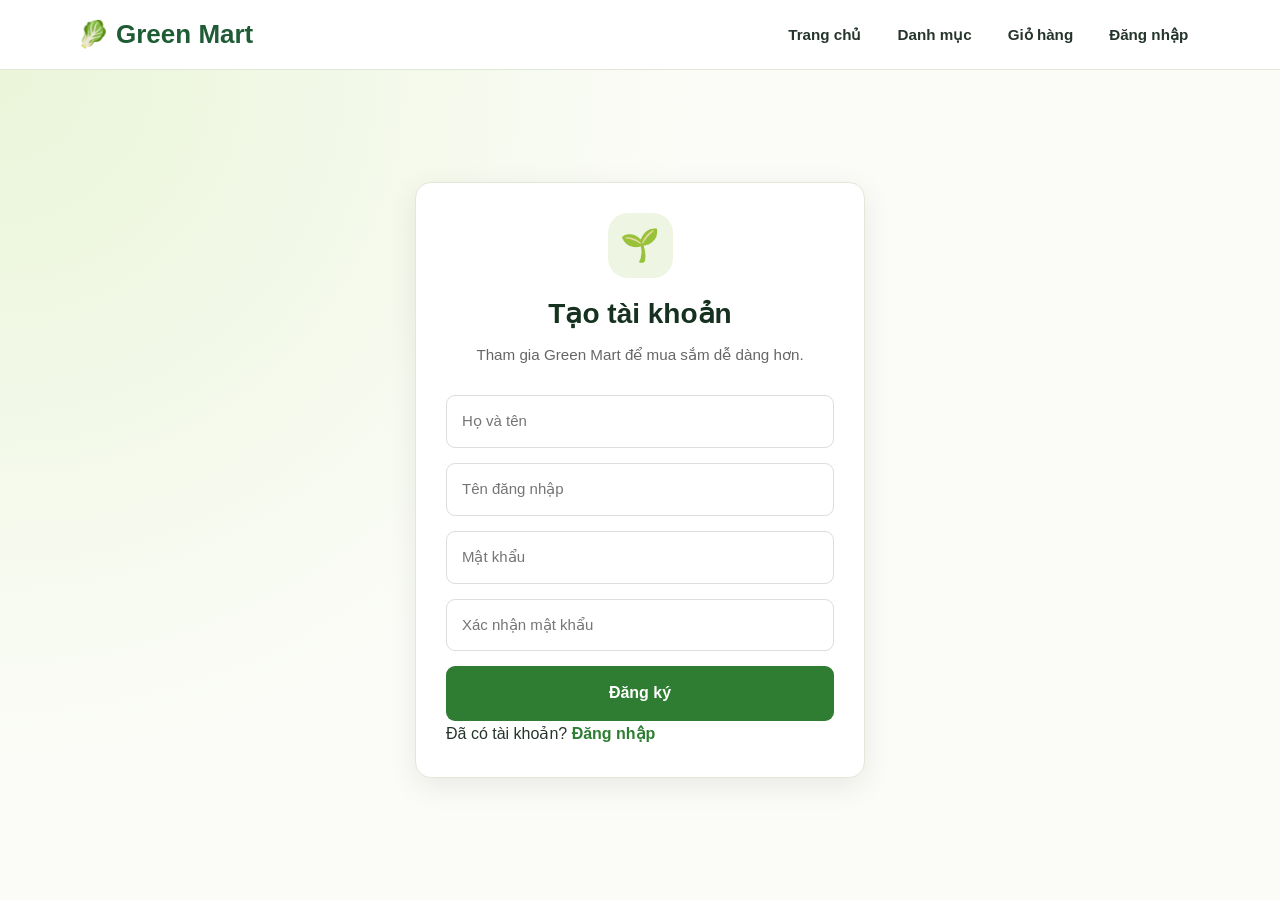
==== commit cbadc4f8: "new" ====
--- a/dangki.html
+++ b/dangki.html
@@ -26,48 +26,22 @@
         <h1>Tạo tài khoản</h1>
         <p class="auth-subtitle">Tham gia Green Mart để mua sắm dễ dàng hơn.</p>
 
-        <form id="formDangKy">
-    <h2>Đăng ký Green Mart</h2>
-
-    <input
-        type="text"
-        id="hoTen"
-        placeholder="Họ và tên"
-        required
-    >
-
-    <input
-        type="text"
-        id="tenDangNhap"
-        placeholder="Tên đăng nhập"
-        minlength="4"
-        required
-    >
-
-    <input
-        type="password"
-        id="matKhau"
-        placeholder="Mật khẩu"
-        minlength="6"
-        required
-    >
-
-    <input
-        type="password"
-        id="xacNhan"
-        placeholder="Xác nhận mật khẩu"
-        required
-    >
+      <form id="formDangKy" novalidate>
+    <input type="text" id="hoTen" placeholder="Họ và tên">
+    <input type="text" id="tenDangNhap" placeholder="Tên đăng nhập">
+    <input type="password" id="matKhau" placeholder="Mật khẩu">
+    <input type="password" id="xacNhan" placeholder="Xác nhận mật khẩu">
 
     <p id="thongBao"></p>
 
     <button type="submit">Đăng ký</button>
+</form>
 
     <p>Đã có tài khoản?
         <a href="dangnhap.html">Đăng nhập</a>
     </p>
 </form>
+<script type="module" src="js/dangky.js"></script>
 
-<script type="module" src="js/auth.js"></script>
 </body>
-</html>+</html>
